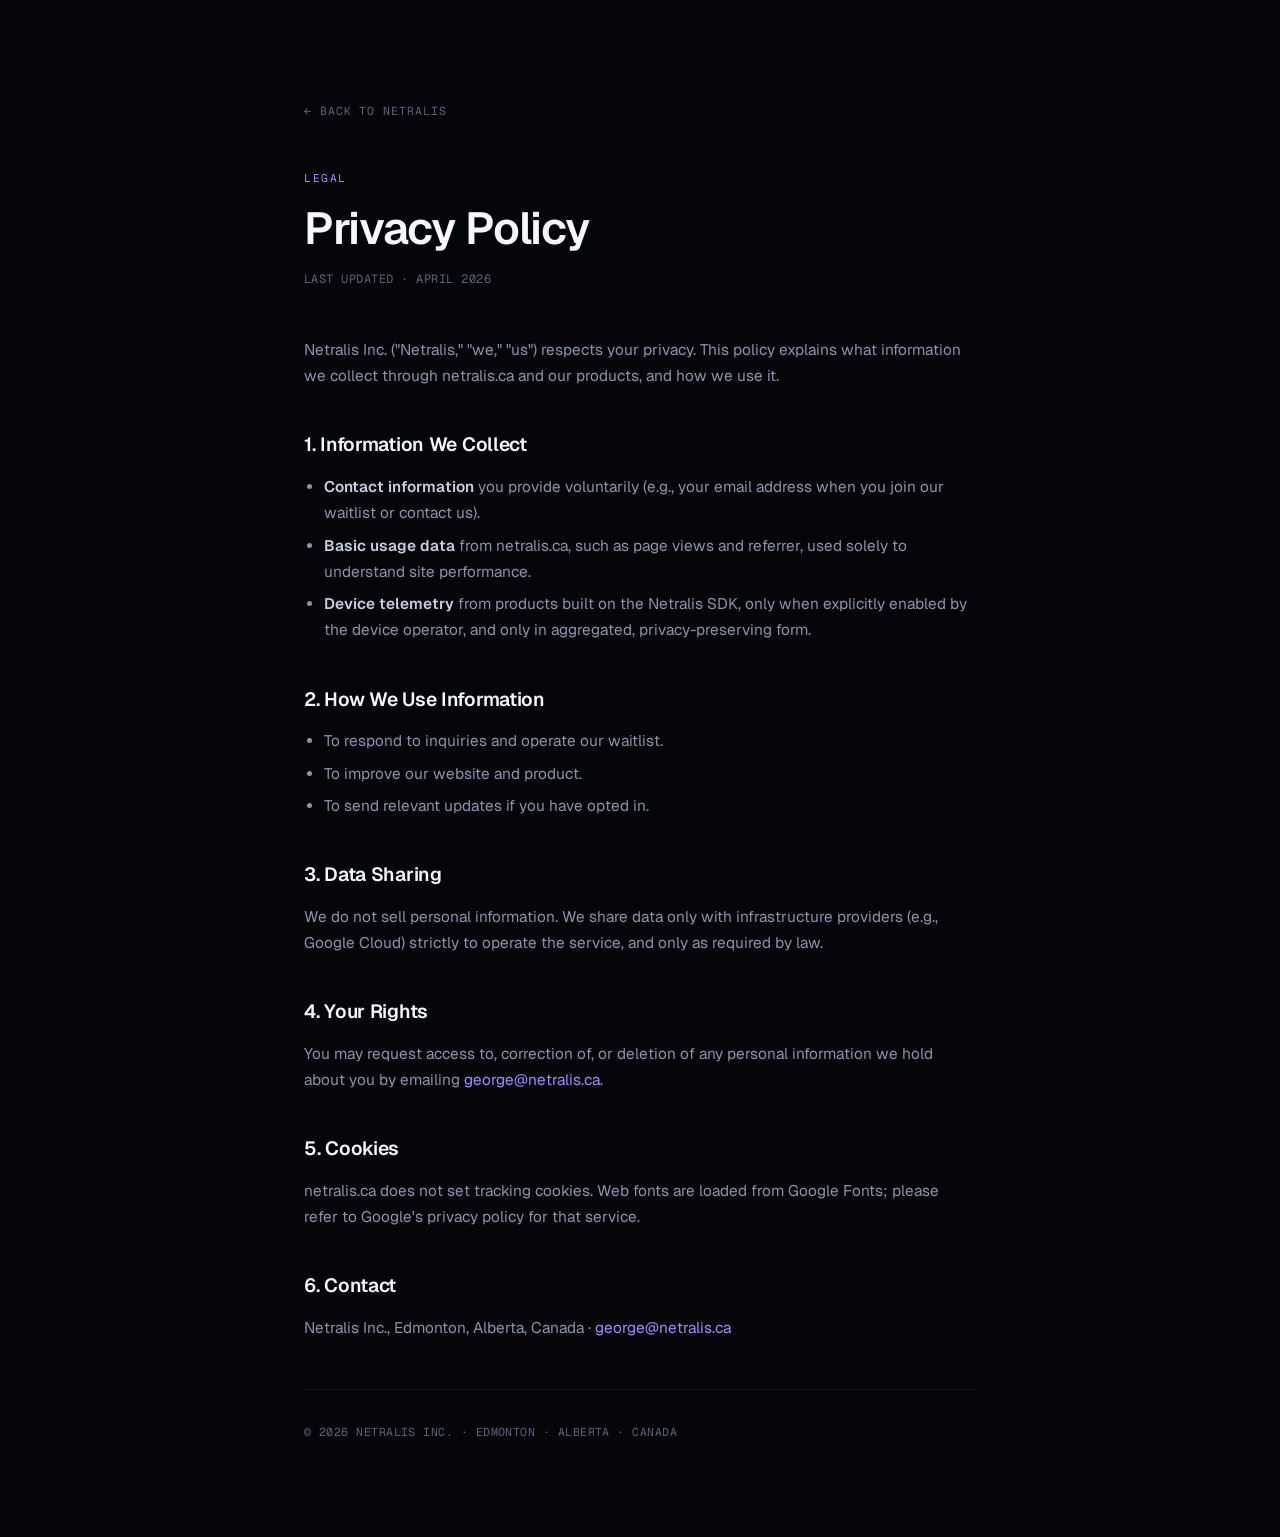
==== privacy.html @ 681a8a9a "Build out site for credit application: GCP, roadmap, waitlist, legal - Add 'Built on Google Cloud' s" ====
<!DOCTYPE html>
<html lang="en">
<head>
  <meta charset="UTF-8" />
  <meta name="viewport" content="width=device-width, initial-scale=1.0" />
  <title>Privacy Policy — Netralis Inc.</title>
  <meta name="description" content="Privacy policy for Netralis Inc. and netralis.ca." />
  <meta name="theme-color" content="#06060a" />
  <link rel="preconnect" href="https://fonts.googleapis.com" />
  <link rel="preconnect" href="https://fonts.gstatic.com" crossorigin />
  <link href="https://fonts.googleapis.com/css2?family=Geist:wght@400;500;600;700&family=Geist+Mono:wght@400;500&display=swap" rel="stylesheet" />
  <style>
    *, *::before, *::after { margin: 0; padding: 0; box-sizing: border-box; }
    html { scroll-behavior: smooth; }
    body {
      font-family: "Geist", -apple-system, BlinkMacSystemFont, sans-serif;
      background: #06060a;
      color: #c8d0e0;
      -webkit-font-smoothing: antialiased;
      line-height: 1.7;
    }
    a { color: #a78bfa; text-decoration: none; }
    a:hover { color: #c4b5fd; }
    .wrap {
      max-width: 720px;
      margin: 0 auto;
      padding: 6rem 1.5rem 5rem;
    }
    .back {
      font-family: "Geist Mono", monospace;
      font-size: .72rem;
      letter-spacing: .08em;
      text-transform: uppercase;
      color: #5a6478;
      display: inline-flex;
      align-items: center;
      gap: .4rem;
      margin-bottom: 3rem;
      transition: color .2s;
    }
    .back:hover { color: #f6f7fb; }
    .eyebrow {
      font-family: "Geist Mono", monospace;
      font-size: .7rem;
      letter-spacing: .14em;
      text-transform: uppercase;
      color: #a78bfa;
      margin-bottom: 1rem;
    }
    h1 {
      font-size: clamp(2rem, 5vw, 2.8rem);
      font-weight: 600;
      letter-spacing: -.03em;
      color: #f6f7fb;
      margin-bottom: 1rem;
      line-height: 1.1;
    }
    .updated {
      font-family: "Geist Mono", monospace;
      font-size: .75rem;
      color: #5a6478;
      letter-spacing: .04em;
      margin-bottom: 3rem;
    }
    h2 {
      font-size: 1.2rem;
      font-weight: 600;
      color: #f6f7fb;
      letter-spacing: -.015em;
      margin: 2.5rem 0 .75rem;
    }
    p { font-size: .96rem; color: #8b94a8; margin-bottom: 1rem; }
    ul { padding-left: 1.25rem; margin-bottom: 1rem; }
    li { font-size: .96rem; color: #8b94a8; margin-bottom: .4rem; }
    strong { color: #c8d0e0; font-weight: 600; }
    hr {
      border: none;
      height: 1px;
      background: rgba(255,255,255,.07);
      margin: 3rem 0 2rem;
    }
    .footer {
      font-family: "Geist Mono", monospace;
      font-size: .72rem;
      color: #5a6478;
      letter-spacing: .04em;
    }
  </style>
</head>
<body>
  <div class="wrap">
    <a href="/" class="back">← BACK TO NETRALIS</a>
    <p class="eyebrow">Legal</p>
    <h1>Privacy Policy</h1>
    <p class="updated">LAST UPDATED · APRIL 2026</p>

    <p>Netralis Inc. ("Netralis," "we," "us") respects your privacy. This policy explains what information we collect through netralis.ca and our products, and how we use it.</p>

    <h2>1. Information We Collect</h2>
    <ul>
      <li><strong>Contact information</strong> you provide voluntarily (e.g., your email address when you join our waitlist or contact us).</li>
      <li><strong>Basic usage data</strong> from netralis.ca, such as page views and referrer, used solely to understand site performance.</li>
      <li><strong>Device telemetry</strong> from products built on the Netralis SDK, only when explicitly enabled by the device operator, and only in aggregated, privacy-preserving form.</li>
    </ul>

    <h2>2. How We Use Information</h2>
    <ul>
      <li>To respond to inquiries and operate our waitlist.</li>
      <li>To improve our website and product.</li>
      <li>To send relevant updates if you have opted in.</li>
    </ul>

    <h2>3. Data Sharing</h2>
    <p>We do not sell personal information. We share data only with infrastructure providers (e.g., Google Cloud) strictly to operate the service, and only as required by law.</p>

    <h2>4. Your Rights</h2>
    <p>You may request access to, correction of, or deletion of any personal information we hold about you by emailing <a href="mailto:george@netralis.ca">george@netralis.ca</a>.</p>

    <h2>5. Cookies</h2>
    <p>netralis.ca does not set tracking cookies. Web fonts are loaded from Google Fonts; please refer to Google's privacy policy for that service.</p>

    <h2>6. Contact</h2>
    <p>Netralis Inc., Edmonton, Alberta, Canada · <a href="mailto:george@netralis.ca">george@netralis.ca</a></p>

    <hr />
    <p class="footer">© 2026 NETRALIS INC. · EDMONTON · ALBERTA · CANADA</p>
  </div>
</body>
</html>
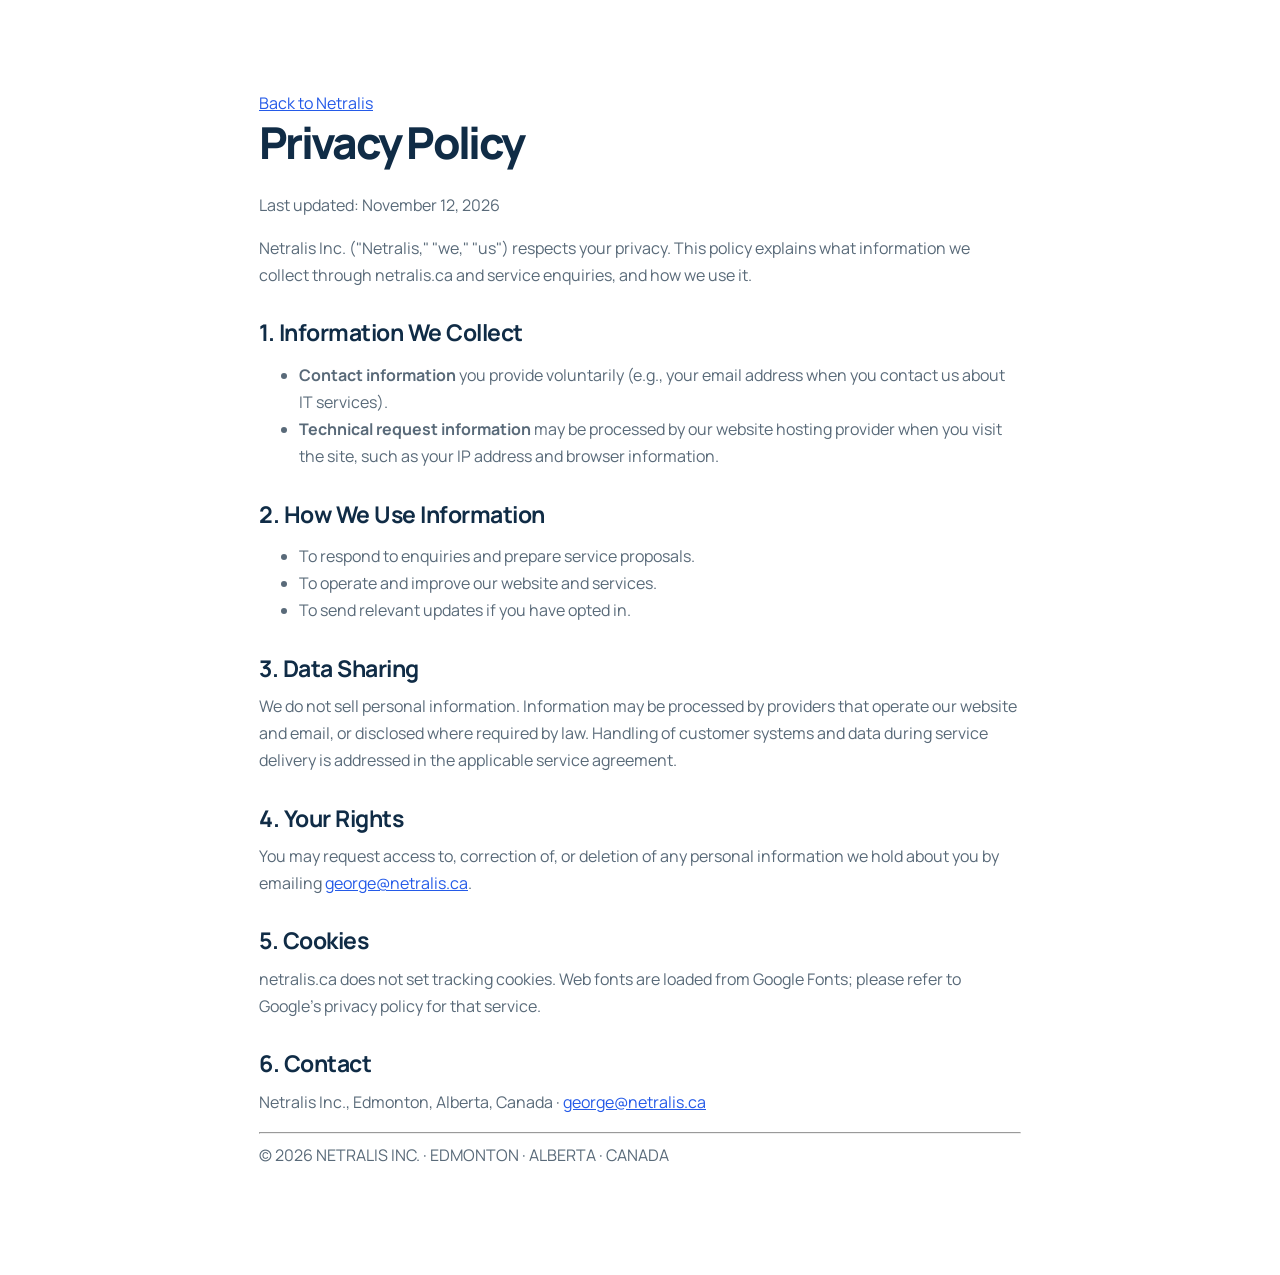
==== commit 9ee93918: "Reposition Netralis for Edmonton IT administration and AWS managed services" ====
--- a/privacy.html
+++ b/privacy.html
@@ -5,113 +5,37 @@
   <meta name="viewport" content="width=device-width, initial-scale=1.0" />
   <title>Privacy Policy — Netralis Inc.</title>
   <meta name="description" content="Privacy policy for Netralis Inc. and netralis.ca." />
-  <meta name="theme-color" content="#06060a" />
+  <meta name="theme-color" content="#102c46" />
+  <link rel="icon" type="image/svg+xml" href="/logo.svg" />
   <link rel="preconnect" href="https://fonts.googleapis.com" />
   <link rel="preconnect" href="https://fonts.gstatic.com" crossorigin />
-  <link href="https://fonts.googleapis.com/css2?family=Geist:wght@400;500;600;700&family=Geist+Mono:wght@400;500&display=swap" rel="stylesheet" />
-  <style>
-    *, *::before, *::after { margin: 0; padding: 0; box-sizing: border-box; }
-    html { scroll-behavior: smooth; }
-    body {
-      font-family: "Geist", -apple-system, BlinkMacSystemFont, sans-serif;
-      background: #06060a;
-      color: #c8d0e0;
-      -webkit-font-smoothing: antialiased;
-      line-height: 1.7;
-    }
-    a { color: #a78bfa; text-decoration: none; }
-    a:hover { color: #c4b5fd; }
-    .wrap {
-      max-width: 720px;
-      margin: 0 auto;
-      padding: 6rem 1.5rem 5rem;
-    }
-    .back {
-      font-family: "Geist Mono", monospace;
-      font-size: .72rem;
-      letter-spacing: .08em;
-      text-transform: uppercase;
-      color: #5a6478;
-      display: inline-flex;
-      align-items: center;
-      gap: .4rem;
-      margin-bottom: 3rem;
-      transition: color .2s;
-    }
-    .back:hover { color: #f6f7fb; }
-    .eyebrow {
-      font-family: "Geist Mono", monospace;
-      font-size: .7rem;
-      letter-spacing: .14em;
-      text-transform: uppercase;
-      color: #a78bfa;
-      margin-bottom: 1rem;
-    }
-    h1 {
-      font-size: clamp(2rem, 5vw, 2.8rem);
-      font-weight: 600;
-      letter-spacing: -.03em;
-      color: #f6f7fb;
-      margin-bottom: 1rem;
-      line-height: 1.1;
-    }
-    .updated {
-      font-family: "Geist Mono", monospace;
-      font-size: .75rem;
-      color: #5a6478;
-      letter-spacing: .04em;
-      margin-bottom: 3rem;
-    }
-    h2 {
-      font-size: 1.2rem;
-      font-weight: 600;
-      color: #f6f7fb;
-      letter-spacing: -.015em;
-      margin: 2.5rem 0 .75rem;
-    }
-    p { font-size: .96rem; color: #8b94a8; margin-bottom: 1rem; }
-    ul { padding-left: 1.25rem; margin-bottom: 1rem; }
-    li { font-size: .96rem; color: #8b94a8; margin-bottom: .4rem; }
-    strong { color: #c8d0e0; font-weight: 600; }
-    hr {
-      border: none;
-      height: 1px;
-      background: rgba(255,255,255,.07);
-      margin: 3rem 0 2rem;
-    }
-    .footer {
-      font-family: "Geist Mono", monospace;
-      font-size: .72rem;
-      color: #5a6478;
-      letter-spacing: .04em;
-    }
-  </style>
+  <link href="https://fonts.googleapis.com/css2?family=Manrope:wght@400;500;600;700;800&display=swap" rel="stylesheet" />
+  <link rel="stylesheet" href="/styles.css" />
 </head>
 <body>
-  <div class="wrap">
-    <a href="/" class="back">← BACK TO NETRALIS</a>
-    <p class="eyebrow">Legal</p>
+  <main class="wrap section legal">
+    <a href="/" class="back">Back to Netralis</a>
+
     <h1>Privacy Policy</h1>
-    <p class="updated">LAST UPDATED · APRIL 2026</p>
+    <p class="updated">Last updated: November 12, 2026</p>
 
-    <p>Netralis Inc. ("Netralis," "we," "us") respects your privacy. This policy explains what information we collect through netralis.ca and our products, and how we use it.</p>
+    <p>Netralis Inc. ("Netralis," "we," "us") respects your privacy. This policy explains what information we collect through netralis.ca and service enquiries, and how we use it.</p>
 
     <h2>1. Information We Collect</h2>
     <ul>
-      <li><strong>Contact information</strong> you provide voluntarily (e.g., your email address when you join our waitlist or contact us).</li>
-      <li><strong>Basic usage data</strong> from netralis.ca, such as page views and referrer, used solely to understand site performance.</li>
-      <li><strong>Device telemetry</strong> from products built on the Netralis SDK, only when explicitly enabled by the device operator, and only in aggregated, privacy-preserving form.</li>
+      <li><strong>Contact information</strong> you provide voluntarily (e.g., your email address when you contact us about IT services).</li>
+      <li><strong>Technical request information</strong> may be processed by our website hosting provider when you visit the site, such as your IP address and browser information.</li>
     </ul>
 
     <h2>2. How We Use Information</h2>
     <ul>
-      <li>To respond to inquiries and operate our waitlist.</li>
-      <li>To improve our website and product.</li>
+      <li>To respond to enquiries and prepare service proposals.</li>
+      <li>To operate and improve our website and services.</li>
       <li>To send relevant updates if you have opted in.</li>
     </ul>
 
     <h2>3. Data Sharing</h2>
-    <p>We do not sell personal information. We share data only with infrastructure providers (e.g., Google Cloud) strictly to operate the service, and only as required by law.</p>
+    <p>We do not sell personal information. Information may be processed by providers that operate our website and email, or disclosed where required by law. Handling of customer systems and data during service delivery is addressed in the applicable service agreement.</p>
 
     <h2>4. Your Rights</h2>
     <p>You may request access to, correction of, or deletion of any personal information we hold about you by emailing <a href="mailto:george@netralis.ca">george@netralis.ca</a>.</p>
@@ -123,7 +47,7 @@
     <p>Netralis Inc., Edmonton, Alberta, Canada · <a href="mailto:george@netralis.ca">george@netralis.ca</a></p>
 
     <hr />
-    <p class="footer">© 2026 NETRALIS INC. · EDMONTON · ALBERTA · CANADA</p>
-  </div>
+    <p>© 2026 NETRALIS INC. · EDMONTON · ALBERTA · CANADA</p>
+  </main>
 </body>
 </html>
--- a/styles.css
+++ b/styles.css
@@ -0,0 +1 @@
+:root{--navy:#102c46;--blue:#245ae8;--ice:#eaf1f7;--slate:#596a79;--white:#fff;--line:#ccdae5}*{box-sizing:border-box}html{scroll-behavior:smooth;scroll-padding-top:100px}body{margin:0;color:var(--navy);background:#fff;font-family:Manrope,Arial,sans-serif;font-size:16px;line-height:1.7}a{color:inherit}a:focus-visible,summary:focus-visible{outline:3px solid #d58a00;outline-offset:5px}h1,h2,h3,p{margin:0}h1,h2,h3{line-height:1.15}h1{font-size:clamp(38px,4.3vw,62px);font-weight:800;letter-spacing:-2.7px}h2{font-size:clamp(30px,3.2vw,44px);letter-spacing:-1.6px}h3{font-size:20px;letter-spacing:-.4px}.wrap{max-width:1256px;margin:auto;padding-left:44px;padding-right:44px}.header{border-bottom:1px solid #e6edf3;background:#fff}.nav{height:100px;display:flex;align-items:center;justify-content:space-between;gap:28px}.brand{display:inline-flex;align-items:center;font-size:30px;letter-spacing:-1.5px;font-weight:800;text-decoration:none;line-height:1}.brand img{margin-right:9px}.brand-dot{color:var(--blue)}nav{display:flex;align-items:center;gap:27px;font-size:14px;font-weight:700}nav>a{text-decoration:none}nav>a:hover,.text-link:hover,.footer a:hover{color:var(--blue)}.button{display:inline-flex;align-items:center;justify-content:center;text-decoration:none;background:var(--blue);color:#fff;border:1px solid var(--blue);padding:15px 23px;border-radius:5px;font-size:14px;font-weight:800;line-height:1.5}.button:hover{background:#1744ba;color:#fff}.button.small{padding:11px 17px}.button.light{background:#fff;color:var(--navy);border-color:#fff}.button.light:hover{background:var(--ice)}.hero{display:grid;grid-template-columns:1.15fr 1fr;gap:65px;align-items:center;padding-top:83px;padding-bottom:88px}.location{font-size:13px;font-weight:700;margin-bottom:27px;display:flex;gap:9px;align-items:center}.location span{width:8px;height:8px;border-radius:50%;background:var(--blue)}.intro{font-size:18px;line-height:1.75;color:var(--slate);margin-top:26px;max-width:560px}.actions{display:flex;align-items:center;gap:24px;flex-wrap:wrap;margin-top:30px}.text-link{font-weight:700;font-size:14px;text-underline-offset:6px}.hero-note{font-size:12px;color:var(--slate);margin-top:19px}.system-map{background:var(--ice);border-radius:12px;padding:27px;position:relative}.map-top{display:flex;gap:13px;align-items:center;padding-bottom:26px}.map-top strong{font-size:15px;display:block}.map-top p{font-size:12px;color:var(--slate);margin-top:5px}.map-symbol{background:var(--navy);color:#fff;border-radius:8px;padding:8px 15px;font-size:24px;font-weight:800}.map-grid{display:grid;grid-template-columns:1fr 1fr;gap:1px;background:var(--line);border:1px solid var(--line);border-radius:7px;overflow:hidden}.map-grid>div{background:#fff;padding:24px 16px;min-height:161px}.map-grid svg{width:31px;height:31px;fill:none;stroke:var(--blue);stroke-width:1.5;stroke-linecap:round;stroke-linejoin:round;margin-bottom:16px}.map-grid h3{font-size:15px;letter-spacing:-.3px}.map-grid p{font-size:11px;margin-top:7px;color:var(--slate)}.map-footer{font-size:12px;font-weight:700;margin-top:23px;display:flex;gap:10px}.map-footer span{color:var(--blue)}.service-band{border-top:1px solid var(--line);background:#f5f8fb;padding:22px 0}.service-band .wrap{display:flex;justify-content:space-between;gap:18px;font-size:12px}.service-band p{font-weight:800}.service-band span{color:var(--slate)}.aws-section{background:var(--navy);color:white;padding:86px 0}.aws-layout{display:grid;grid-template-columns:1fr 1fr;gap:94px}.section-label{font-size:14px;font-weight:700;margin-bottom:22px}.section-intro{font-size:16px;color:#d0dfeb;margin:26px 0 30px;max-width:520px}.aws-scope h3{font-size:18px;margin-bottom:12px}.aws-scope ul{list-style:none;margin:0;padding:0}.aws-scope li{border-bottom:1px solid #365167;padding:15px 0}.aws-scope li strong{font-size:14px;display:block}.aws-scope li span{font-size:13px;color:#d0dfeb;display:block;margin-top:4px}.scope-note{font-size:12px;color:#d0dfeb;margin-top:22px}.section{padding-top:90px;padding-bottom:90px}.section-heading{display:grid;grid-template-columns:1.1fr 1fr;gap:100px;margin-bottom:48px;align-items:start}.section-heading>p{color:var(--slate);max-width:510px}.service-list article{display:grid;grid-template-columns:1fr 1.5fr;gap:60px;padding:32px 0;border-top:1px solid var(--line)}.service-title{display:flex;gap:20px;align-items:baseline}.service-title>span{color:var(--blue);font-size:25px}.service-list h3{font-size:22px;max-width:290px}.service-list article p{color:var(--slate);font-size:15px}.service-list article .service-detail{font-size:12px;color:var(--navy);margin-top:13px;font-weight:600}.approach-section{background:#f2f6fa}.steps{list-style:none;display:grid;grid-template-columns:repeat(3,1fr);gap:48px;padding:0;margin:0}.steps li>span{width:37px;height:37px;border:1px solid #9baebe;border-radius:50%;display:flex;align-items:center;justify-content:center;font-size:14px;margin-bottom:24px}.steps h3{margin-bottom:15px}.steps p{font-size:14px;color:var(--slate)}.engagement{display:grid;grid-template-columns:1fr 1fr;gap:50px;border-top:1px solid var(--line);padding-top:32px;margin-top:46px}.engagement h3{font-size:17px;margin-bottom:9px}.engagement p{font-size:14px;color:var(--slate);max-width:450px}.faq-layout{display:grid;grid-template-columns:.8fr 1.2fr;gap:100px}.faq-layout h2{max-width:330px}.faq details{border-bottom:1px solid var(--line);padding:20px 0}.faq details:first-child{padding-top:0}.faq summary{cursor:pointer;font-weight:700;font-size:15px;padding-right:12px}.faq p{font-size:14px;color:var(--slate);margin-top:15px}.contact-section{background:#245ae8;color:#fff;padding:76px 0}.contact-layout{display:grid;grid-template-columns:1.25fr .75fr;gap:110px;align-items:center}.contact-layout h2{font-size:46px}.contact-layout>div>p:not(.section-label){max-width:530px;margin:24px 0 29px;font-size:15px}.contact-email{display:block;width:fit-content;margin-top:20px;font-size:14px;text-underline-offset:5px}.contact-layout aside{border-left:1px solid #7d9df1;padding-left:36px}.contact-layout aside h3{font-size:19px}.contact-layout ul{padding-left:18px;margin:21px 0;font-size:14px;line-height:2}.contact-layout aside p{font-size:12px;max-width:290px}.footer{padding-top:42px;padding-bottom:40px;display:flex;justify-content:space-between;gap:30px;align-items:end}.footer p{font-size:12px;color:var(--slate);margin-top:16px}.footer-links{display:flex;gap:26px;font-size:12px}.footer-links a{text-decoration:none}.footer-links span{color:var(--slate)}.skip{position:absolute;top:-100px;background:white;padding:12px;z-index:9}.skip:focus{top:0}.legal{max-width:850px;min-height:65vh}.legal h1{font-size:44px;margin-bottom:24px}.legal h2{font-size:23px;margin:30px 0 12px;letter-spacing:-.5px}.legal p,.legal ul{color:var(--slate);margin-bottom:16px}.legal a{color:var(--blue)}@media(min-width:1500px){.hero{padding-top:110px;padding-bottom:110px}}@media(max-width:1000px){.wrap{padding-left:28px;padding-right:28px}.hero{gap:30px}.aws-layout,.section-heading,.faq-layout{gap:45px}h1{letter-spacing:-1.8px}.map-grid>div{padding:20px 12px}.system-map{padding:20px}.contact-layout{gap:45px}nav{gap:18px}nav a:nth-child(3){display:none}.service-band .wrap{flex-wrap:wrap}.contact-layout h2{font-size:39px}}@media(max-width:720px){html{scroll-padding-top:20px}.wrap{padding-left:23px;padding-right:23px}.nav{height:82px}.brand{font-size:27px}.brand img{width:29px;height:29px}nav>a:not(.button){display:none}.button.small{font-size:12px;padding:10px 13px}.hero{grid-template-columns:1fr;padding-top:44px;padding-bottom:42px;gap:39px}h1{font-size:43px;letter-spacing:-2px}.intro{font-size:16px}.location{margin-bottom:22px}.actions{gap:21px}.hero-note{font-size:11px}.system-map{max-width:520px}.map-grid>div{padding:22px 17px;min-height:145px}.map-top p{font-size:11px}.service-band{padding:18px 0}.service-band .wrap{gap:7px}.service-band span{font-size:11px}.aws-section{padding:52px 0}.aws-layout,.section-heading,.faq-layout,.contact-layout{grid-template-columns:1fr;gap:35px}.section{padding-top:54px;padding-bottom:54px}h2{font-size:33px;letter-spacing:-1.3px}.section-heading{margin-bottom:30px;gap:21px}.section-heading>p{font-size:15px}.service-list article{grid-template-columns:1fr;gap:15px;padding:25px 0}.service-title{gap:13px}.service-list h3{max-width:none;font-size:21px}.steps{grid-template-columns:1fr;gap:30px}.steps li{position:relative;padding-left:56px}.steps li>span{position:absolute;left:0;top:0}.steps h3{padding-top:7px}.engagement{grid-template-columns:1fr;gap:25px}.faq-layout{gap:30px}.faq-layout h2{max-width:none}.contact-section{padding:52px 0}.contact-layout h2{font-size:38px}.contact-layout aside{border-left:0;border-top:1px solid #7d9df1;padding:28px 0 0}.footer{flex-direction:column;align-items:start;padding-top:32px;gap:28px}.footer-links{flex-wrap:wrap;gap:20px}.legal h1{font-size:36px}}@media(prefers-reduced-motion:reduce){html{scroll-behavior:auto}}
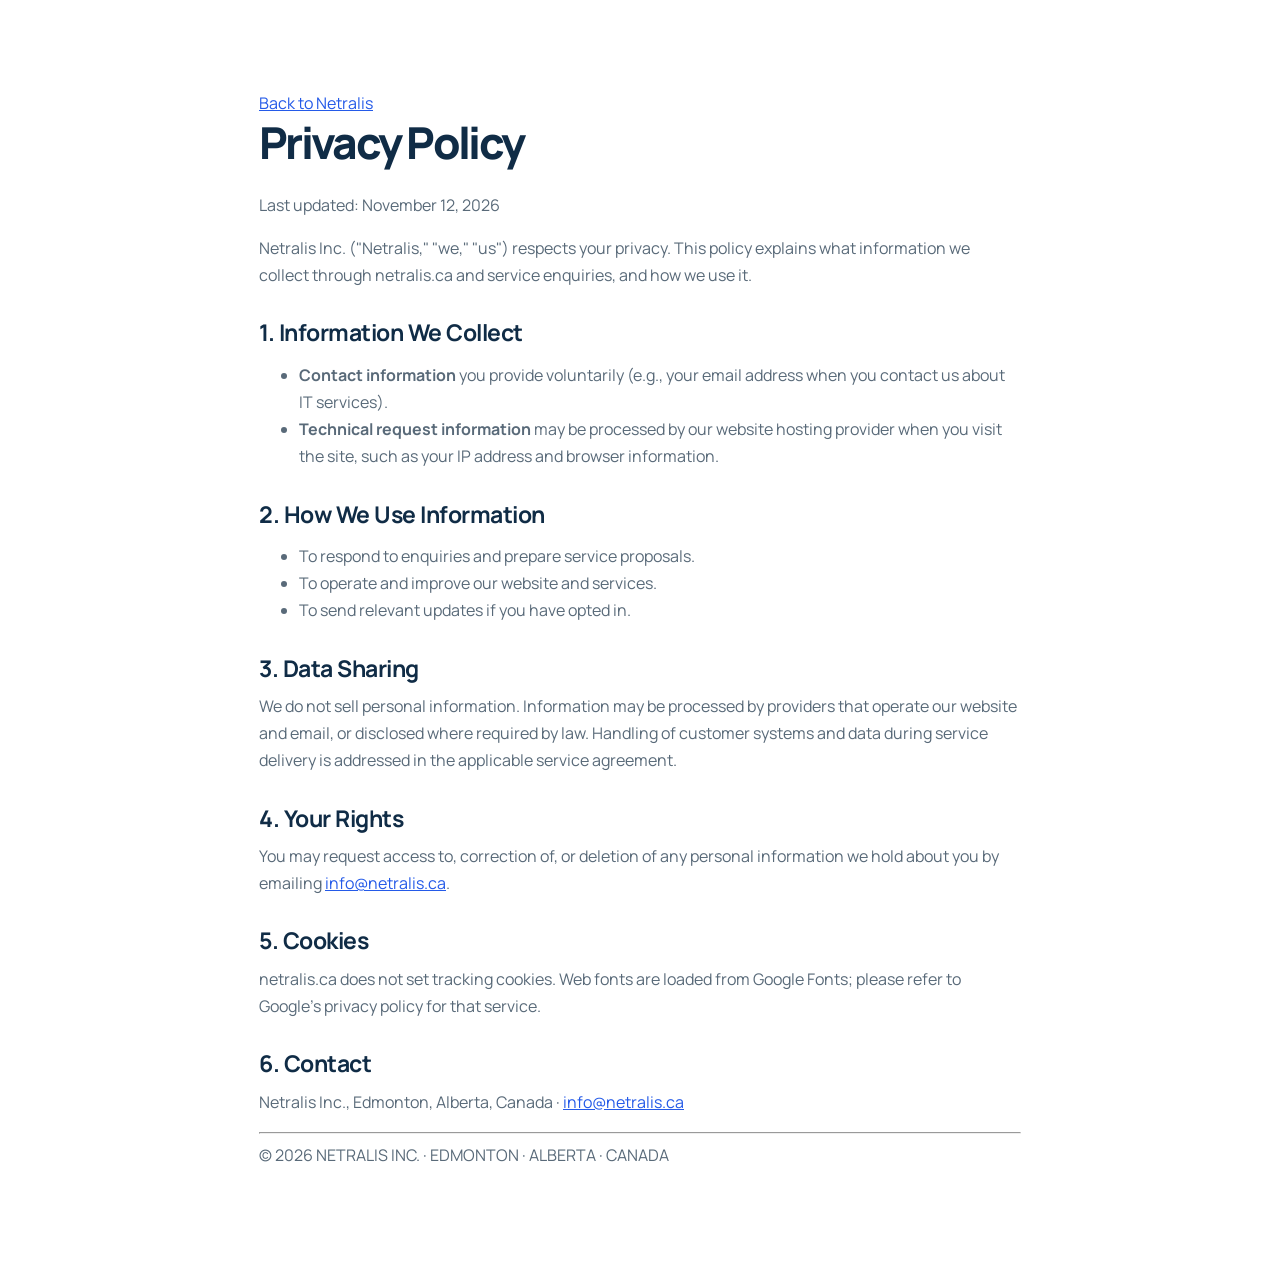
==== commit 200aee7e: "Use verified info alias for public company contact" ====
--- a/privacy.html
+++ b/privacy.html
@@ -38,13 +38,13 @@
     <p>We do not sell personal information. Information may be processed by providers that operate our website and email, or disclosed where required by law. Handling of customer systems and data during service delivery is addressed in the applicable service agreement.</p>
 
     <h2>4. Your Rights</h2>
-    <p>You may request access to, correction of, or deletion of any personal information we hold about you by emailing <a href="mailto:george@netralis.ca">george@netralis.ca</a>.</p>
+    <p>You may request access to, correction of, or deletion of any personal information we hold about you by emailing <a href="mailto:info@netralis.ca">info@netralis.ca</a>.</p>
 
     <h2>5. Cookies</h2>
     <p>netralis.ca does not set tracking cookies. Web fonts are loaded from Google Fonts; please refer to Google's privacy policy for that service.</p>
 
     <h2>6. Contact</h2>
-    <p>Netralis Inc., Edmonton, Alberta, Canada · <a href="mailto:george@netralis.ca">george@netralis.ca</a></p>
+    <p>Netralis Inc., Edmonton, Alberta, Canada · <a href="mailto:info@netralis.ca">info@netralis.ca</a></p>
 
     <hr />
     <p>© 2026 NETRALIS INC. · EDMONTON · ALBERTA · CANADA</p>
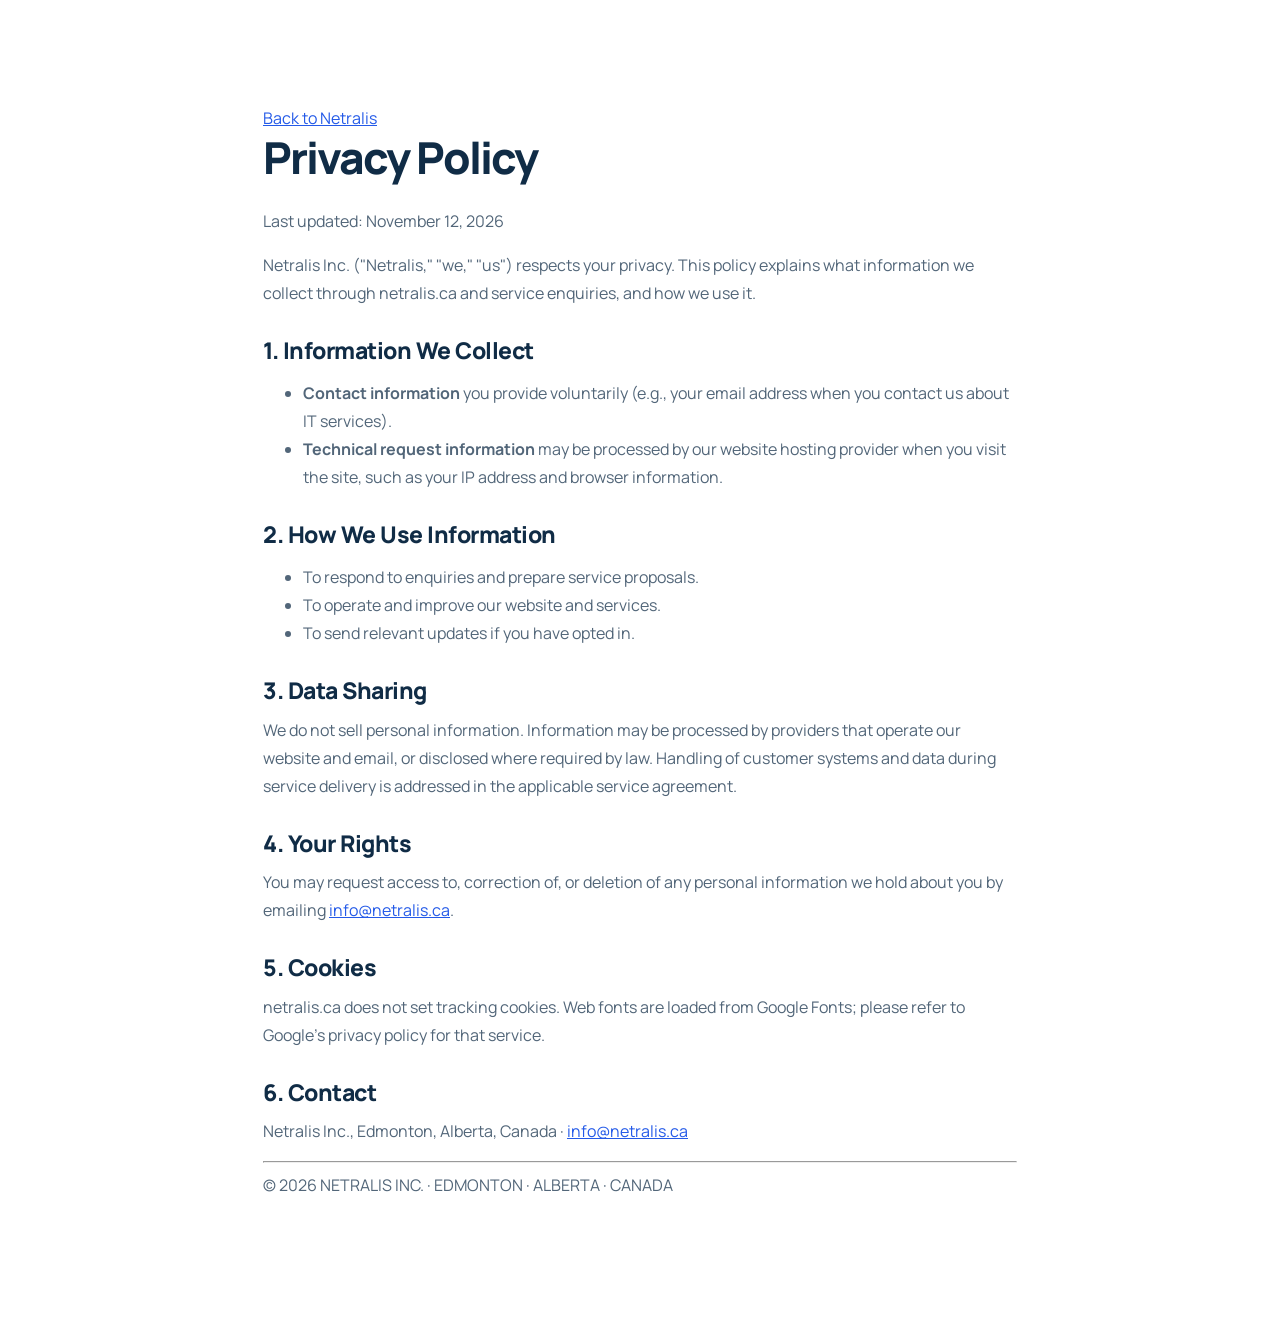
==== commit f6e3e572: "Redesign Netralis with infrastructure illustration and service-led layout" ====
--- a/privacy.html
+++ b/privacy.html
@@ -10,7 +10,7 @@
   <link rel="preconnect" href="https://fonts.googleapis.com" />
   <link rel="preconnect" href="https://fonts.gstatic.com" crossorigin />
   <link href="https://fonts.googleapis.com/css2?family=Manrope:wght@400;500;600;700;800&display=swap" rel="stylesheet" />
-  <link rel="stylesheet" href="/styles.css" />
+  <link rel="stylesheet" href="/styles.css?v=20261112-visual" />
 </head>
 <body>
   <main class="wrap section legal">
--- a/styles.css
+++ b/styles.css
@@ -1 +1,6 @@
-:root{--navy:#102c46;--blue:#245ae8;--ice:#eaf1f7;--slate:#596a79;--white:#fff;--line:#ccdae5}*{box-sizing:border-box}html{scroll-behavior:smooth;scroll-padding-top:100px}body{margin:0;color:var(--navy);background:#fff;font-family:Manrope,Arial,sans-serif;font-size:16px;line-height:1.7}a{color:inherit}a:focus-visible,summary:focus-visible{outline:3px solid #d58a00;outline-offset:5px}h1,h2,h3,p{margin:0}h1,h2,h3{line-height:1.15}h1{font-size:clamp(38px,4.3vw,62px);font-weight:800;letter-spacing:-2.7px}h2{font-size:clamp(30px,3.2vw,44px);letter-spacing:-1.6px}h3{font-size:20px;letter-spacing:-.4px}.wrap{max-width:1256px;margin:auto;padding-left:44px;padding-right:44px}.header{border-bottom:1px solid #e6edf3;background:#fff}.nav{height:100px;display:flex;align-items:center;justify-content:space-between;gap:28px}.brand{display:inline-flex;align-items:center;font-size:30px;letter-spacing:-1.5px;font-weight:800;text-decoration:none;line-height:1}.brand img{margin-right:9px}.brand-dot{color:var(--blue)}nav{display:flex;align-items:center;gap:27px;font-size:14px;font-weight:700}nav>a{text-decoration:none}nav>a:hover,.text-link:hover,.footer a:hover{color:var(--blue)}.button{display:inline-flex;align-items:center;justify-content:center;text-decoration:none;background:var(--blue);color:#fff;border:1px solid var(--blue);padding:15px 23px;border-radius:5px;font-size:14px;font-weight:800;line-height:1.5}.button:hover{background:#1744ba;color:#fff}.button.small{padding:11px 17px}.button.light{background:#fff;color:var(--navy);border-color:#fff}.button.light:hover{background:var(--ice)}.hero{display:grid;grid-template-columns:1.15fr 1fr;gap:65px;align-items:center;padding-top:83px;padding-bottom:88px}.location{font-size:13px;font-weight:700;margin-bottom:27px;display:flex;gap:9px;align-items:center}.location span{width:8px;height:8px;border-radius:50%;background:var(--blue)}.intro{font-size:18px;line-height:1.75;color:var(--slate);margin-top:26px;max-width:560px}.actions{display:flex;align-items:center;gap:24px;flex-wrap:wrap;margin-top:30px}.text-link{font-weight:700;font-size:14px;text-underline-offset:6px}.hero-note{font-size:12px;color:var(--slate);margin-top:19px}.system-map{background:var(--ice);border-radius:12px;padding:27px;position:relative}.map-top{display:flex;gap:13px;align-items:center;padding-bottom:26px}.map-top strong{font-size:15px;display:block}.map-top p{font-size:12px;color:var(--slate);margin-top:5px}.map-symbol{background:var(--navy);color:#fff;border-radius:8px;padding:8px 15px;font-size:24px;font-weight:800}.map-grid{display:grid;grid-template-columns:1fr 1fr;gap:1px;background:var(--line);border:1px solid var(--line);border-radius:7px;overflow:hidden}.map-grid>div{background:#fff;padding:24px 16px;min-height:161px}.map-grid svg{width:31px;height:31px;fill:none;stroke:var(--blue);stroke-width:1.5;stroke-linecap:round;stroke-linejoin:round;margin-bottom:16px}.map-grid h3{font-size:15px;letter-spacing:-.3px}.map-grid p{font-size:11px;margin-top:7px;color:var(--slate)}.map-footer{font-size:12px;font-weight:700;margin-top:23px;display:flex;gap:10px}.map-footer span{color:var(--blue)}.service-band{border-top:1px solid var(--line);background:#f5f8fb;padding:22px 0}.service-band .wrap{display:flex;justify-content:space-between;gap:18px;font-size:12px}.service-band p{font-weight:800}.service-band span{color:var(--slate)}.aws-section{background:var(--navy);color:white;padding:86px 0}.aws-layout{display:grid;grid-template-columns:1fr 1fr;gap:94px}.section-label{font-size:14px;font-weight:700;margin-bottom:22px}.section-intro{font-size:16px;color:#d0dfeb;margin:26px 0 30px;max-width:520px}.aws-scope h3{font-size:18px;margin-bottom:12px}.aws-scope ul{list-style:none;margin:0;padding:0}.aws-scope li{border-bottom:1px solid #365167;padding:15px 0}.aws-scope li strong{font-size:14px;display:block}.aws-scope li span{font-size:13px;color:#d0dfeb;display:block;margin-top:4px}.scope-note{font-size:12px;color:#d0dfeb;margin-top:22px}.section{padding-top:90px;padding-bottom:90px}.section-heading{display:grid;grid-template-columns:1.1fr 1fr;gap:100px;margin-bottom:48px;align-items:start}.section-heading>p{color:var(--slate);max-width:510px}.service-list article{display:grid;grid-template-columns:1fr 1.5fr;gap:60px;padding:32px 0;border-top:1px solid var(--line)}.service-title{display:flex;gap:20px;align-items:baseline}.service-title>span{color:var(--blue);font-size:25px}.service-list h3{font-size:22px;max-width:290px}.service-list article p{color:var(--slate);font-size:15px}.service-list article .service-detail{font-size:12px;color:var(--navy);margin-top:13px;font-weight:600}.approach-section{background:#f2f6fa}.steps{list-style:none;display:grid;grid-template-columns:repeat(3,1fr);gap:48px;padding:0;margin:0}.steps li>span{width:37px;height:37px;border:1px solid #9baebe;border-radius:50%;display:flex;align-items:center;justify-content:center;font-size:14px;margin-bottom:24px}.steps h3{margin-bottom:15px}.steps p{font-size:14px;color:var(--slate)}.engagement{display:grid;grid-template-columns:1fr 1fr;gap:50px;border-top:1px solid var(--line);padding-top:32px;margin-top:46px}.engagement h3{font-size:17px;margin-bottom:9px}.engagement p{font-size:14px;color:var(--slate);max-width:450px}.faq-layout{display:grid;grid-template-columns:.8fr 1.2fr;gap:100px}.faq-layout h2{max-width:330px}.faq details{border-bottom:1px solid var(--line);padding:20px 0}.faq details:first-child{padding-top:0}.faq summary{cursor:pointer;font-weight:700;font-size:15px;padding-right:12px}.faq p{font-size:14px;color:var(--slate);margin-top:15px}.contact-section{background:#245ae8;color:#fff;padding:76px 0}.contact-layout{display:grid;grid-template-columns:1.25fr .75fr;gap:110px;align-items:center}.contact-layout h2{font-size:46px}.contact-layout>div>p:not(.section-label){max-width:530px;margin:24px 0 29px;font-size:15px}.contact-email{display:block;width:fit-content;margin-top:20px;font-size:14px;text-underline-offset:5px}.contact-layout aside{border-left:1px solid #7d9df1;padding-left:36px}.contact-layout aside h3{font-size:19px}.contact-layout ul{padding-left:18px;margin:21px 0;font-size:14px;line-height:2}.contact-layout aside p{font-size:12px;max-width:290px}.footer{padding-top:42px;padding-bottom:40px;display:flex;justify-content:space-between;gap:30px;align-items:end}.footer p{font-size:12px;color:var(--slate);margin-top:16px}.footer-links{display:flex;gap:26px;font-size:12px}.footer-links a{text-decoration:none}.footer-links span{color:var(--slate)}.skip{position:absolute;top:-100px;background:white;padding:12px;z-index:9}.skip:focus{top:0}.legal{max-width:850px;min-height:65vh}.legal h1{font-size:44px;margin-bottom:24px}.legal h2{font-size:23px;margin:30px 0 12px;letter-spacing:-.5px}.legal p,.legal ul{color:var(--slate);margin-bottom:16px}.legal a{color:var(--blue)}@media(min-width:1500px){.hero{padding-top:110px;padding-bottom:110px}}@media(max-width:1000px){.wrap{padding-left:28px;padding-right:28px}.hero{gap:30px}.aws-layout,.section-heading,.faq-layout{gap:45px}h1{letter-spacing:-1.8px}.map-grid>div{padding:20px 12px}.system-map{padding:20px}.contact-layout{gap:45px}nav{gap:18px}nav a:nth-child(3){display:none}.service-band .wrap{flex-wrap:wrap}.contact-layout h2{font-size:39px}}@media(max-width:720px){html{scroll-padding-top:20px}.wrap{padding-left:23px;padding-right:23px}.nav{height:82px}.brand{font-size:27px}.brand img{width:29px;height:29px}nav>a:not(.button){display:none}.button.small{font-size:12px;padding:10px 13px}.hero{grid-template-columns:1fr;padding-top:44px;padding-bottom:42px;gap:39px}h1{font-size:43px;letter-spacing:-2px}.intro{font-size:16px}.location{margin-bottom:22px}.actions{gap:21px}.hero-note{font-size:11px}.system-map{max-width:520px}.map-grid>div{padding:22px 17px;min-height:145px}.map-top p{font-size:11px}.service-band{padding:18px 0}.service-band .wrap{gap:7px}.service-band span{font-size:11px}.aws-section{padding:52px 0}.aws-layout,.section-heading,.faq-layout,.contact-layout{grid-template-columns:1fr;gap:35px}.section{padding-top:54px;padding-bottom:54px}h2{font-size:33px;letter-spacing:-1.3px}.section-heading{margin-bottom:30px;gap:21px}.section-heading>p{font-size:15px}.service-list article{grid-template-columns:1fr;gap:15px;padding:25px 0}.service-title{gap:13px}.service-list h3{max-width:none;font-size:21px}.steps{grid-template-columns:1fr;gap:30px}.steps li{position:relative;padding-left:56px}.steps li>span{position:absolute;left:0;top:0}.steps h3{padding-top:7px}.engagement{grid-template-columns:1fr;gap:25px}.faq-layout{gap:30px}.faq-layout h2{max-width:none}.contact-section{padding:52px 0}.contact-layout h2{font-size:38px}.contact-layout aside{border-left:0;border-top:1px solid #7d9df1;padding:28px 0 0}.footer{flex-direction:column;align-items:start;padding-top:32px;gap:28px}.footer-links{flex-wrap:wrap;gap:20px}.legal h1{font-size:36px}}@media(prefers-reduced-motion:reduce){html{scroll-behavior:auto}}
+:root{--navy:#102c46;--blue:#245ae8;--ice:#edf4f9;--slate:#526679;--white:#fff;--line:#ccd9e4;--accent:#f1b65a}
+*{box-sizing:border-box}html{scroll-behavior:smooth;scroll-padding-top:30px}body{margin:0;color:var(--navy);background:white;font-family:Manrope,Arial,sans-serif;font-size:16px;line-height:1.75}a{color:inherit}a:focus-visible,summary:focus-visible{outline:3px solid #cf8300;outline-offset:6px}h1,h2,h3,p,figure{margin:0}h1,h2,h3{line-height:1.15}h1,h2{font-weight:800;letter-spacing:-2px;text-wrap:balance}h2{font-size:clamp(32px,3.5vw,48px)}h3{font-size:21px;letter-spacing:-.5px}.wrap{width:100%;max-width:1280px;margin:auto;padding-left:48px;padding-right:48px}.section{padding-top:104px;padding-bottom:104px}.section-label{font-size:13px;font-weight:800;margin-bottom:19px;color:var(--blue)}.section-heading{display:grid;grid-template-columns:1.1fr 1fr;gap:90px;align-items:end;margin-bottom:48px}.section-heading>p{color:var(--slate);max-width:510px}.header{background:var(--navy);color:white}.nav{height:96px;display:flex;align-items:center;justify-content:space-between;gap:25px;border-bottom:1px solid #365069}.brand{display:inline-flex;align-items:center;font-size:30px;font-weight:800;letter-spacing:-1.5px;text-decoration:none;line-height:1}.brand img{margin-right:10px}.brand-dot{color:#80b7ef}nav{display:flex;gap:30px;align-items:center;font-size:13px;font-weight:700}nav>a{text-decoration:none}nav>a:hover{color:#b8dcf3}.button{display:inline-flex;align-items:center;justify-content:center;text-decoration:none;background:var(--blue);color:white;padding:15px 23px;border:1px solid transparent;border-radius:6px;font-size:14px;font-weight:800;line-height:1.5;min-height:48px}.button:hover{background:#1745bd;color:white}.button.small{padding:11px 17px;background:transparent;border-color:#8299ad;min-height:44px}.button.small:hover{background:#274760}.button.light{background:white;color:var(--navy)}.button.light:hover{background:#dcecf9}.hero-shell{background:var(--navy);color:white}.hero{display:grid;grid-template-columns:1.1fr 1fr;gap:32px;align-items:center;padding-top:64px;padding-bottom:65px}.hero h1{font-size:clamp(52px,5.4vw,76px);letter-spacing:-3.4px;line-height:1.04}.location{display:flex;align-items:center;gap:12px;font-size:13px;color:#c7daeb;margin-bottom:26px}.location:before{content:"";width:28px;height:2px;background:var(--accent)}.intro{font-size:17px;color:#c7daeb;line-height:1.8;max-width:510px;margin-top:27px}.actions{display:flex;align-items:center;gap:26px;flex-wrap:wrap;margin-top:31px}.hero .button{background:#d7ebfa;color:#143d5e}.hero .button:hover{background:white}.text-link{font-size:13px;font-weight:700;text-underline-offset:6px}.hero-note{font-size:11px;color:#aec5d8;margin-top:20px}.infrastructure{min-width:0}.infrastructure svg{display:block;width:100%;height:auto}.infrastructure figcaption{font-size:12px;text-align:center;color:#b7cddd;margin-top:4px}.hero-foundation{display:grid;grid-template-columns:repeat(3,1fr);gap:32px;padding-top:25px;padding-bottom:31px;border-top:1px solid #365069}.hero-foundation strong{font-size:13px;display:block}.hero-foundation span{font-size:11px;color:#aec5d8;display:block;margin-top:3px}.service-band{background:#e8f0f6;padding:17px 0}.service-band .wrap{display:flex;justify-content:space-between;gap:20px;font-size:11px}.service-band p{font-weight:800}.service-band span{color:var(--slate)}.entry-section{display:grid;grid-template-columns:.8fr 1.2fr;gap:80px}.entry-heading>p:last-child{margin-top:24px;color:var(--slate);font-size:15px}.entry-options>a{display:flex;align-items:center;gap:23px;padding:25px 0;text-decoration:none;border-bottom:1px solid var(--line)}.entry-options>a:first-child{border-top:1px solid var(--line)}.entry-options h3{font-size:19px;line-height:1.4}.entry-options p{font-size:14px;color:var(--slate);margin-top:6px;max-width:420px}.entry-icon{display:flex;align-items:center;justify-content:center;background:var(--ice);color:var(--blue);width:45px;height:45px;border-radius:50%;flex-shrink:0;font-size:23px}.entry-arrow{font-size:22px;color:var(--blue);margin-left:auto}.entry-options>a:hover h3{color:var(--blue)}.aws-section{background:#edf4f9;padding:0 0 100px}.aws-layout{display:grid;grid-template-columns:1fr 1.1fr;gap:0;padding-top:12px}.aws-intro{background:#1b496c;color:white;padding:48px 42px;border-radius:12px 0 0 12px;display:flex;flex-direction:column;align-items:start}.aws-intro .section-label{color:#c3e0f5}.aws-intro h2{font-size:43px}.section-intro{font-size:15px;line-height:1.85;color:#d5e4ee;margin:25px 0 31px}.aws-intro .button{margin-top:auto}.aws-scope{background:white;padding:36px 42px;border:1px solid #d7e3ec;border-left:0;border-radius:0 12px 12px 0}.aws-scope h3{font-size:17px;margin-bottom:8px}.aws-scope ul{list-style:none;padding:0;margin:0}.aws-scope li{padding:14px 0;border-bottom:1px solid #e2eaf0}.aws-scope strong{font-size:14px;display:block}.aws-scope li span{font-size:13px;line-height:1.7;color:var(--slate);display:block;margin-top:4px}.scope-note{font-size:11px;line-height:1.8;color:var(--slate);margin-top:20px}#services{padding-top:100px}.service-list{display:grid;grid-template-columns:1fr 1fr;column-gap:64px}.service-list article{padding:31px 0 35px;border-top:1px solid var(--line)}.service-title h3{font-size:25px;line-height:1.25;max-width:390px;margin-bottom:18px}.service-list article p{font-size:14px;color:var(--slate);max-width:505px}.service-list article .service-detail{font-size:12px;color:var(--navy);margin-top:17px;padding-left:14px;border-left:2px solid var(--blue)}.deliverables-section{background:#eaf1f6}.deliverables{background:white;border:1px solid #cbdbe7;border-radius:10px;overflow:hidden;box-shadow:0 16px 36px #102c4608}.delivery-head,.deliverables article{display:grid;grid-template-columns:.8fr 1.15fr 1fr;gap:38px;padding:23px 30px}.delivery-head{background:#dbe8f2;font-size:12px;font-weight:800}.deliverables article{border-top:1px solid #e1e9ef;align-items:start}.deliverables h3{font-size:16px;line-height:1.6}.deliverables p{font-size:13px;color:var(--slate)}.deliverables article>p:last-child{font-weight:600;color:var(--navy)}.delivery-note{font-size:11px;color:var(--slate);margin-top:20px}.steps{list-style:none;display:grid;grid-template-columns:repeat(3,1fr);gap:44px;margin:0;padding:0}.steps li{border-top:2px solid var(--line);padding-top:25px}.steps li>span{color:var(--blue);font-size:13px;font-weight:800;display:block;margin-bottom:24px}.steps h3{margin-bottom:16px}.steps p{font-size:14px;color:var(--slate)}.engagement{display:grid;grid-template-columns:1fr 1fr;gap:50px;background:#f2f6f9;border-radius:8px;padding:30px;margin-top:44px}.engagement h3{font-size:17px;line-height:1.4;margin-bottom:12px}.engagement p{font-size:13px;color:var(--slate)}.faq-layout{border-top:1px solid var(--line);display:grid;grid-template-columns:.8fr 1.2fr;gap:85px}.faq details{padding:20px 0;border-bottom:1px solid var(--line)}.faq details:first-child{padding-top:0}.faq summary{font-size:15px;font-weight:700;cursor:pointer;line-height:1.7;padding-right:12px}.faq p{font-size:14px;color:var(--slate);margin-top:15px}.contact-section{background:var(--blue);color:white;padding:83px 0}.contact-layout{display:grid;grid-template-columns:1.2fr .8fr;gap:95px;align-items:center}.contact-layout .section-label{color:#dce8ff}.contact-layout h2{font-size:62px;line-height:1.07;letter-spacing:-2.8px}.contact-layout>div>p:not(.section-label){font-size:15px;max-width:490px;margin:24px 0 28px;color:#edf2ff}.contact-layout>div>p.email-help{font-size:11px;margin:13px 0 0}.contact-email{display:block;width:fit-content;margin-top:17px;font-size:15px;text-underline-offset:6px}.contact-layout aside{padding:30px;background:#1647c1;border-radius:9px}.contact-layout aside h3{font-size:19px}.contact-layout ul{padding-left:18px;margin:21px 0;font-size:13px;line-height:2}.contact-layout aside>p{font-size:11px;color:#dce8ff}.footer{display:flex;justify-content:space-between;gap:30px;align-items:end;padding-top:44px;padding-bottom:40px}.footer .brand-dot{color:var(--blue)}.footer p{font-size:11px;color:var(--slate);margin-top:19px}.footer-links{display:flex;gap:25px;font-size:12px}.footer-links a{text-decoration:none}.footer-links span{color:var(--slate)}.skip{position:absolute;top:-100px;background:white;padding:12px;z-index:5}.skip:focus{top:0}.legal{max-width:850px;min-height:65vh}.legal h1{font-size:44px;margin-bottom:24px}.legal h2{font-size:23px;margin:30px 0 12px;letter-spacing:-.5px}.legal p,.legal ul{color:var(--slate);margin-bottom:16px}.legal a{color:var(--blue)}
+@media(max-width:1050px){.wrap{padding-left:32px;padding-right:32px}.hero h1{font-size:60px}.hero{gap:20px}.intro{font-size:16px}nav{gap:20px}nav>a:nth-child(3){display:none}.entry-section,.section-heading,.faq-layout,.contact-layout{gap:45px}.aws-intro,.aws-scope{padding:34px 28px}.aws-intro h2{font-size:36px}.service-list{column-gap:35px}.delivery-head,.deliverables article{gap:24px;padding:22px}.contact-layout h2{font-size:52px}}
+@media(max-width:740px){.wrap{padding-left:24px;padding-right:24px}.section{padding-top:65px;padding-bottom:65px}.nav{height:78px}.brand{font-size:27px}.brand img{width:29px;height:29px}nav>a:not(.button){display:none}.button.small{font-size:12px;padding:10px 13px}.hero{grid-template-columns:1fr;padding-top:49px;padding-bottom:35px;gap:27px}.hero h1{font-size:clamp(45px,8.5vw,64px);letter-spacing:-2.2px}.intro{font-size:16px;max-width:540px;margin-top:24px}.location{font-size:12px;margin-bottom:24px}.hero-note{font-size:11px}.infrastructure{max-width:440px;width:100%;margin:auto}.infrastructure figcaption{font-size:11px}.hero-foundation{grid-template-columns:1fr;gap:16px;padding-top:22px;padding-bottom:25px}.hero-foundation>div{display:flex;flex-wrap:wrap;gap:3px 16px;justify-content:space-between}.hero-foundation strong{font-size:12px}.hero-foundation span{font-size:11px;margin-top:0}.service-band .wrap{flex-direction:column;gap:5px}.service-band{padding:16px 0}.service-band span{font-size:10px}.entry-section,.section-heading,.faq-layout,.contact-layout{grid-template-columns:1fr;gap:29px}h2{font-size:35px;letter-spacing:-1.4px}.section-label{margin-bottom:15px}.entry-heading>p:last-child{margin-top:18px}.entry-options>a{gap:14px;padding:22px 0}.entry-options h3{font-size:17px}.entry-options p{font-size:13px}.entry-icon{width:36px;height:36px;font-size:20px}.entry-arrow{font-size:20px}.aws-section{padding-bottom:60px}.aws-layout{grid-template-columns:1fr}.aws-intro{border-radius:10px 10px 0 0;padding:30px}.aws-intro h2{font-size:37px}.aws-scope{border-radius:0 0 10px 10px;border:1px solid #d7e3ec;border-top:0;padding:26px}.section-intro{font-size:14px}.section-heading{margin-bottom:31px}.section-heading>p{font-size:15px}#services{padding-top:65px}.service-list{grid-template-columns:1fr}.service-title h3{font-size:24px}.service-list article{padding:25px 0}.delivery-head{display:none}.deliverables article{grid-template-columns:1fr;gap:9px;padding:24px}.deliverables article:first-of-type{border-top:0}.deliverables article>p:last-child:before{content:"You receive: ";font-weight:800}.delivery-note{font-size:11px}.steps{grid-template-columns:1fr;gap:25px}.steps li{position:relative;padding-left:41px;padding-top:22px}.steps li>span{position:absolute;left:0;top:22px}.steps h3{font-size:21px}.engagement{grid-template-columns:1fr;padding:25px;gap:28px}.faq-layout{gap:33px}.contact-section{padding:60px 0}.contact-layout{gap:33px}.contact-layout h2{font-size:48px;letter-spacing:-2px}.contact-layout aside{padding:25px}.footer{flex-direction:column;align-items:start;gap:28px}.footer-links{flex-wrap:wrap;gap:20px}.legal h1{font-size:36px}}
+@media(max-width:360px){.wrap{padding-left:20px;padding-right:20px}.nav{gap:12px}.brand{font-size:25px}.brand img{width:25px;height:25px;margin-right:7px}.button.small{font-size:11px;padding:9px}.hero h1{font-size:43px}.actions{gap:20px}.aws-intro,.aws-scope{padding:24px}.aws-intro h2{font-size:33px}.contact-layout h2{font-size:43px}.entry-icon{display:none}}
+@media(prefers-reduced-motion:reduce){html{scroll-behavior:auto}}
